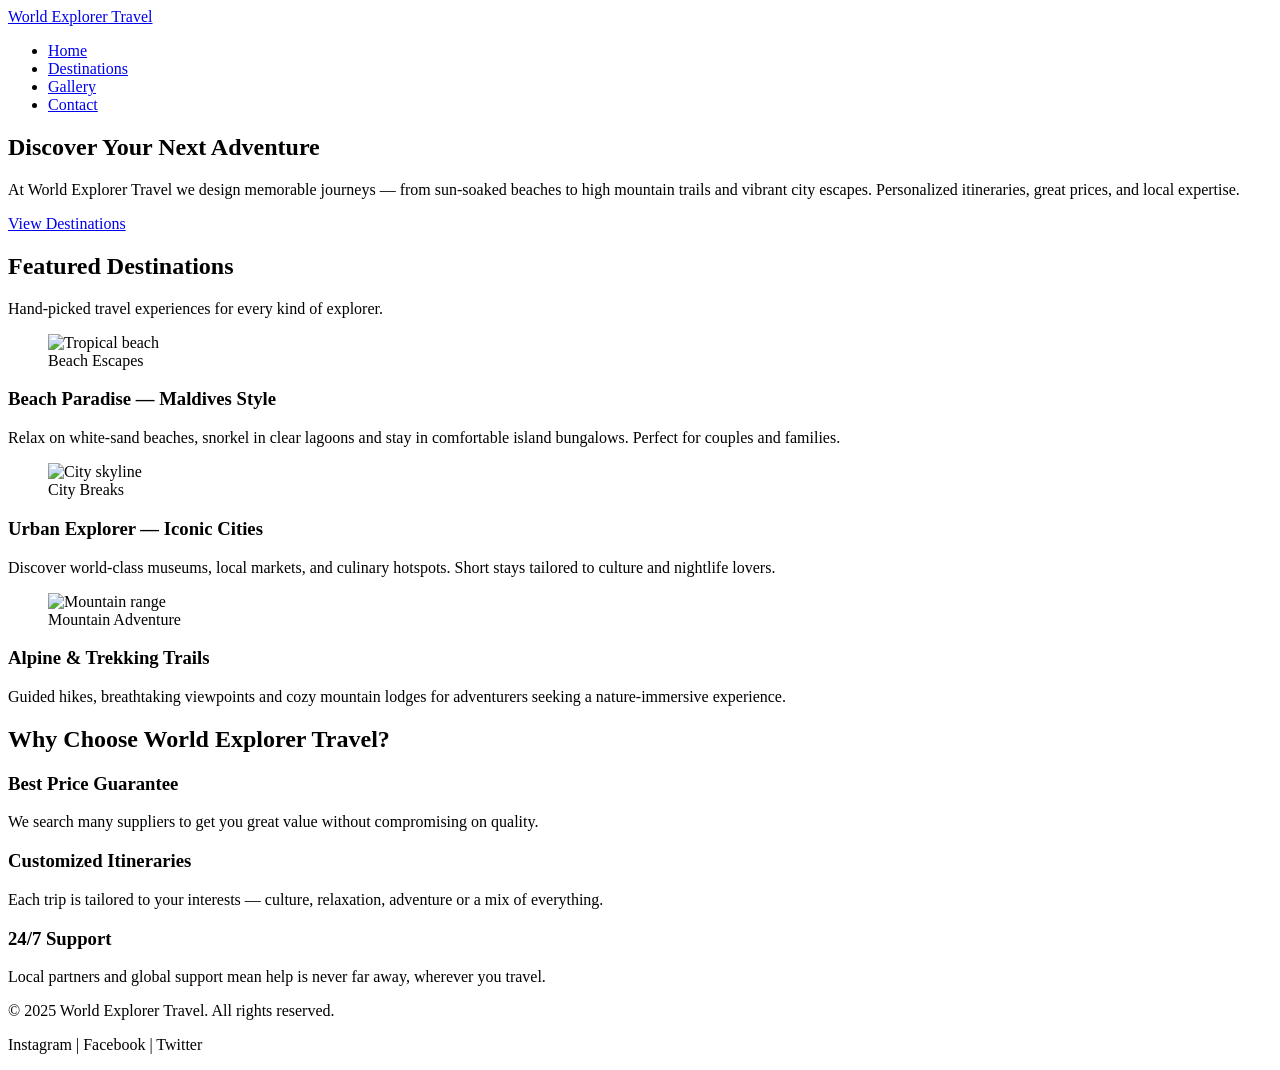
==== index.html @ 0b0460d4 "Files Uploaded" ====
<!doctype html>
<html lang="en">
<head>
  <meta charset="utf-8" />
  <meta name="viewport" content="width=device-width,initial-scale=1" />
  <title>World Explorer Travel — Home</title>

  <!-- Google Font -->
  <link rel="preconnect" href="https://fonts.gstatic.com" crossorigin>
  <link href="https://fonts.googleapis.com/css2?family=Inter:wght@300;400;600;700&display=swap" rel="stylesheet">

  <link rel="stylesheet" href="styles.css">
</head>
<body data-page="index">
  <header class="site-header">
    <div class="container header-inner">
      <div class="brand">
        <a href="index.html" class="logo">World Explorer Travel</a>
      </div>

      <nav class="main-nav" aria-label="Main navigation">
        <ul>
          <li><a class="nav-link" href="index.html">Home</a></li>
          <li><a class="nav-link" href="destinations.html">Destinations</a></li>
          <li><a class="nav-link" href="gallery.html">Gallery</a></li>
          <li><a class="nav-link" href="contact.html">Contact</a></li>
        </ul>
      </nav>
    </div>
  </header>

  <main>
    <!-- HERO -->
    <section class="hero">
      <div class="hero-overlay">
        <div class="container hero-content">
          <h1>Discover Your Next Adventure</h1>
          <p>At World Explorer Travel we design memorable journeys — from sun-soaked beaches to high mountain trails and vibrant city escapes. Personalized itineraries, great prices, and local expertise.</p>
          <p><a class="btn btn-primary" href="destinations.html">View Destinations</a></p>
        </div>
      </div>
      <!-- hero image via CSS background for responsiveness -->
    </section>

    <!-- FEATURED DESTINATIONS -->
    <section class="container featured">
      <h2>Featured Destinations</h2>
      <p class="lead">Hand-picked travel experiences for every kind of explorer.</p>

      <div class="cards-grid">
        <article class="card">
          <figure>
            <img src="https://images.unsplash.com/photo-1507525428034-b723cf961d3e?w=800&q=60&auto=format&fit=crop" alt="Tropical beach">
            <figcaption>Beach Escapes</figcaption>
          </figure>
          <div class="card-body">
            <h3>Beach Paradise — Maldives Style</h3>
            <p>Relax on white-sand beaches, snorkel in clear lagoons and stay in comfortable island bungalows. Perfect for couples and families.</p>
          </div>
        </article>

        <article class="card">
          <figure>
            <img src="https://images.unsplash.com/photo-1467269204594-9661b134dd2b?w=800&q=60&auto=format&fit=crop" alt="City skyline">
            <figcaption>City Breaks</figcaption>
          </figure>
          <div class="card-body">
            <h3>Urban Explorer — Iconic Cities</h3>
            <p>Discover world-class museums, local markets, and culinary hotspots. Short stays tailored to culture and nightlife lovers.</p>
          </div>
        </article>

        <article class="card">
          <figure>
            <img src="https://images.unsplash.com/photo-1501785888041-af3ef285b470?w=800&q=60&auto=format&fit=crop" alt="Mountain range">
            <figcaption>Mountain Adventure</figcaption>
          </figure>
          <div class="card-body">
            <h3>Alpine & Trekking Trails</h3>
            <p>Guided hikes, breathtaking viewpoints and cozy mountain lodges for adventurers seeking a nature-immersive experience.</p>
          </div>
        </article>
      </div>
    </section>

    <!-- WHY CHOOSE US -->
    <section class="why-us container">
      <h2>Why Choose World Explorer Travel?</h2>
      <div class="features-grid">
        <div class="feature">
          <h3>Best Price Guarantee</h3>
          <p>We search many suppliers to get you great value without compromising on quality.</p>
        </div>
        <div class="feature">
          <h3>Customized Itineraries</h3>
          <p>Each trip is tailored to your interests — culture, relaxation, adventure or a mix of everything.</p>
        </div>
        <div class="feature">
          <h3>24/7 Support</h3>
          <p>Local partners and global support mean help is never far away, wherever you travel.</p>
        </div>
      </div>
    </section>
  </main>

  <footer class="site-footer">
    <div class="container footer-inner">
      <p>© 2025 World Explorer Travel. All rights reserved.</p>
      <p class="social">Instagram | Facebook | Twitter</p>
    </div>
  </footer>

  <script src="script.js"></script>
</body>
</html>
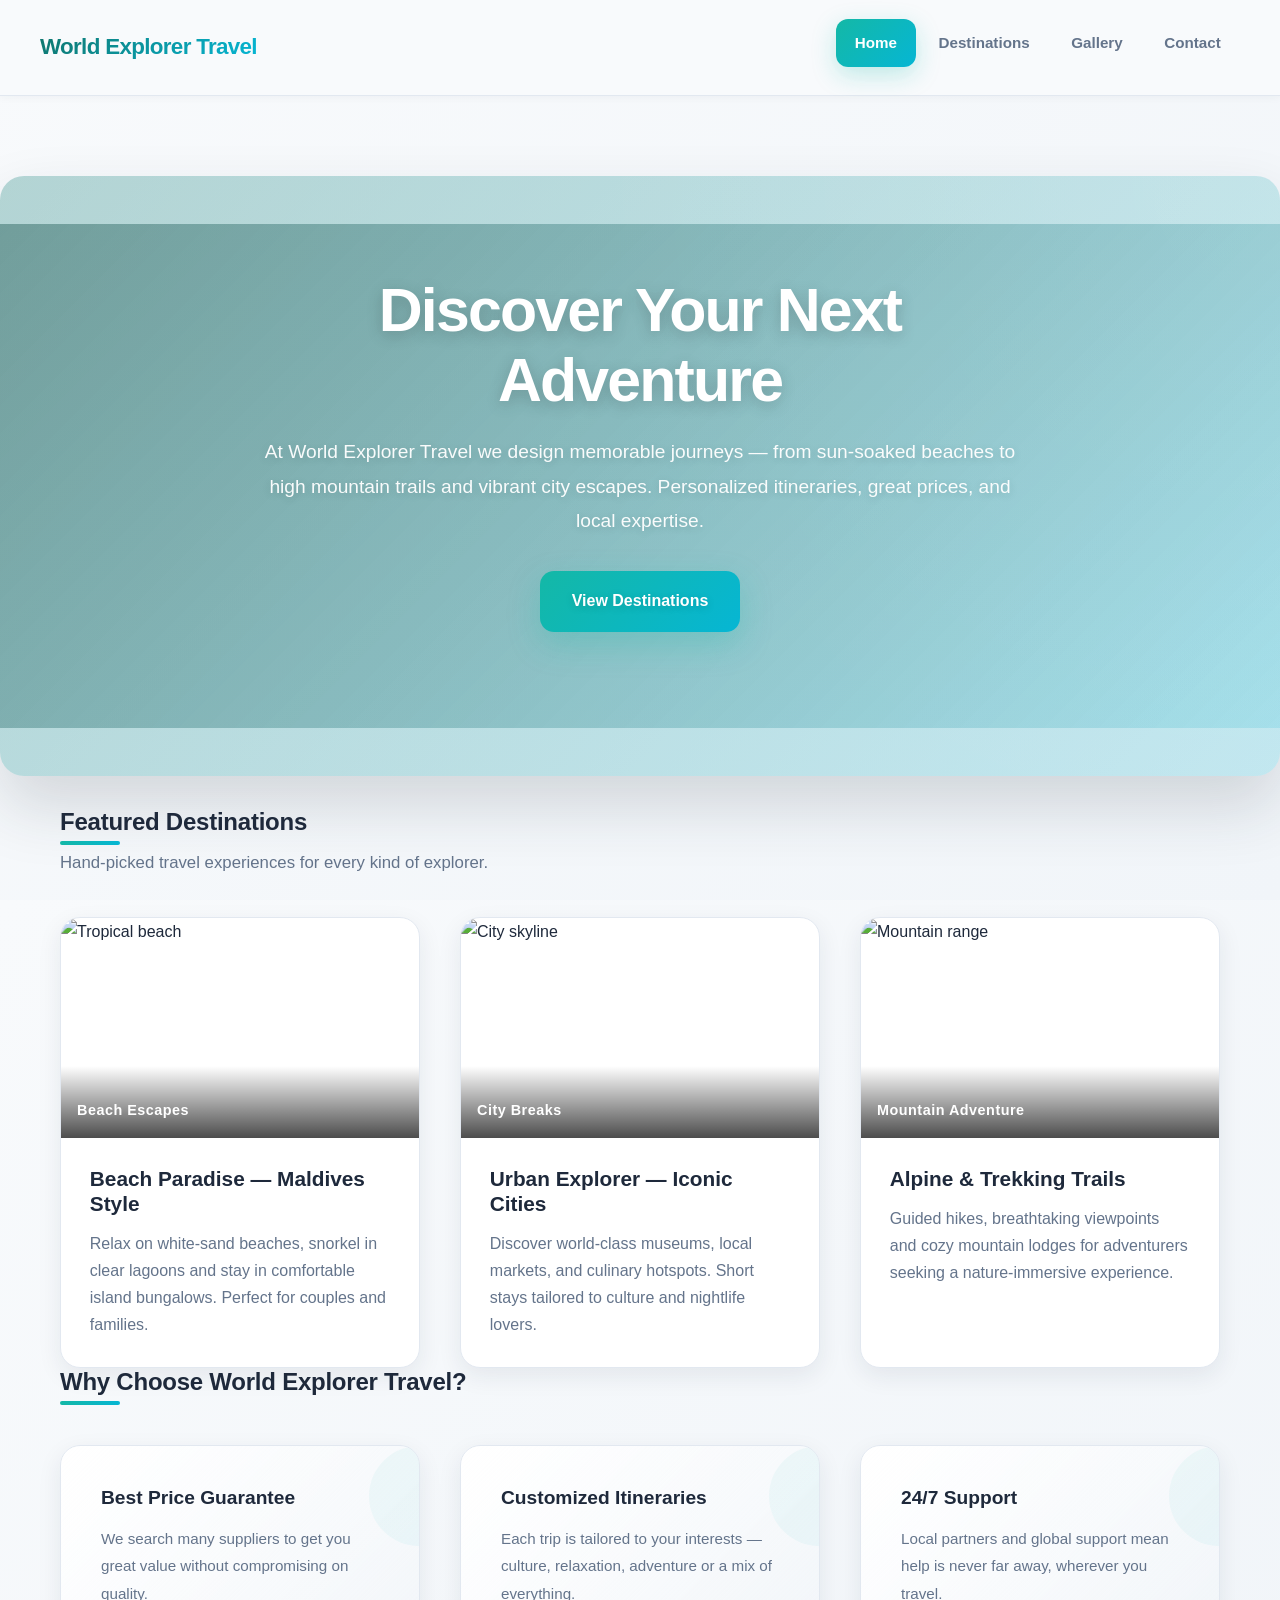
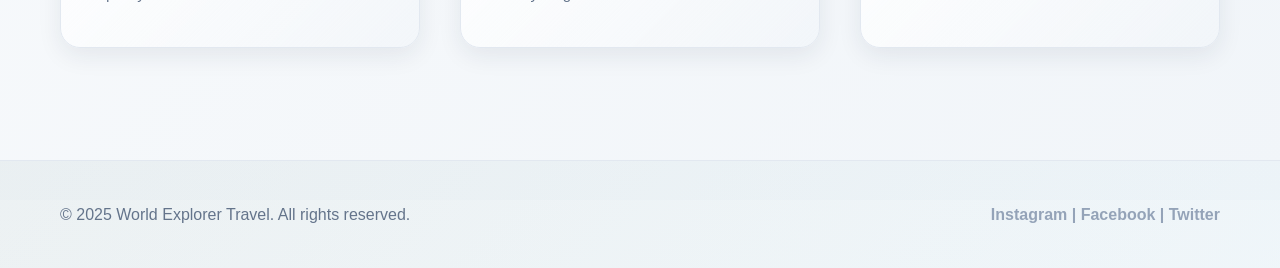
==== commit 9ccf2c9e: "Done" ====
--- a/index.html
+++ b/index.html
@@ -9,7 +9,7 @@
   <link rel="preconnect" href="https://fonts.gstatic.com" crossorigin>
   <link href="https://fonts.googleapis.com/css2?family=Inter:wght@300;400;600;700&display=swap" rel="stylesheet">
 
-  <link rel="stylesheet" href="styles.css">
+  <link rel="stylesheet" href="style.css">
 </head>
 <body data-page="index">
   <header class="site-header">
--- a/style.css
+++ b/style.css
@@ -0,0 +1,810 @@
+/* styles.css
+   World Explorer Travel - Premium Elegant Design System
+*/
+
+/* ---------------------------
+   Premium Color Variables
+   --------------------------- */
+:root{
+  --primary: #0f766e;      /* Deep teal */
+  --primary-light: #14b8a6; /* Bright teal */
+  --primary-dark: #0d5c55;  /* Very dark teal */
+  --accent: #06b6d4;        /* Cyan accent */
+  
+  --bg-light: #f8fafc;
+  --bg-neutral: #f1f5f9;
+  --text-dark: #1e293b;
+  --text-muted: #64748b;
+  --text-light: #94a3b8;
+  
+  --border-color: #e2e8f0;
+  --container-width: 1200px;
+  --card-radius: 20px;
+  --transition: 350ms cubic-bezier(0.34, 1.56, 0.64, 1);
+  
+  --shadow-sm: 0 2px 8px rgba(30, 41, 59, 0.04);
+  --shadow-md: 0 8px 24px rgba(30, 41, 59, 0.08);
+  --shadow-lg: 0 20px 48px rgba(30, 41, 59, 0.12);
+  --shadow-xl: 0 30px 64px rgba(30, 41, 59, 0.16);
+}
+
+* { 
+  box-sizing: border-box;
+}
+
+html, body {
+  height: 100%;
+  margin: 0;
+  font-family: -apple-system, BlinkMacSystemFont, "Segoe UI", "Roboto", "Oxygen", "Ubuntu", "Cantarell", "Fira Sans", "Droid Sans", "Helvetica Neue", sans-serif;
+  background: linear-gradient(135deg, #f8fafc 0%, #f1f5f9 100%);
+  color: var(--text-dark);
+  line-height: 1.7;
+  -webkit-font-smoothing: antialiased;
+  -moz-osx-font-smoothing: grayscale;
+  font-size: 16px;
+}
+
+/* Typography */
+h1, h2, h3, h4, h5, h6 {
+  margin: 0;
+  font-weight: 700;
+  line-height: 1.2;
+}
+
+h1 { font-size: 3.5rem; letter-spacing: -0.02em; }
+h2 { font-size: 2.25rem; letter-spacing: -0.01em; margin-bottom: 0.5rem; }
+h3 { font-size: 1.5rem; }
+h4 { font-size: 1.25rem; }
+
+p {
+  color: var(--text-muted);
+  margin: 0;
+}
+
+a {
+  color: var(--primary-light);
+  text-decoration: none;
+  transition: color var(--transition);
+}
+
+a:hover {
+  color: var(--accent);
+}
+
+/* Container */
+.container {
+  width: 100%;
+  max-width: var(--container-width);
+  margin: 0 auto;
+  padding: 0 20px;
+}
+
+main {
+  padding: 3rem 0;
+}
+
+/* Header / Navigation */
+.site-header {
+  background: rgba(248, 250, 252, 0.95);
+  backdrop-filter: blur(20px);
+  border-bottom: 1px solid var(--border-color);
+  position: sticky;
+  top: 0;
+  z-index: 1000;
+  box-shadow: var(--shadow-sm);
+}
+
+.header-inner {
+  display: flex;
+  align-items: center;
+  justify-content: space-between;
+  padding: 1.2rem 0;
+  max-width: var(--container-width);
+  margin: 0 auto;
+  width: 100%;
+}
+
+.brand .logo {
+  text-decoration: none;
+  font-weight: 800;
+  color: var(--primary-dark);
+  font-size: 1.4rem;
+  letter-spacing: -0.03em;
+  background: linear-gradient(135deg, var(--primary) 0%, var(--accent) 100%);
+  -webkit-background-clip: text;
+  -webkit-text-fill-color: transparent;
+  background-clip: text;
+}
+
+/* Navigation */
+.main-nav ul {
+  list-style: none;
+  margin: 0;
+  padding: 0;
+  display: flex;
+  gap: 0.2rem;
+  align-items: center;
+}
+
+.main-nav .nav-link {
+  display: inline-block;
+  padding: 0.7rem 1.2rem;
+  text-decoration: none;
+  color: var(--text-muted);
+  border-radius: 12px;
+  transition: all var(--transition);
+  font-weight: 600;
+  font-size: 0.95rem;
+  position: relative;
+  overflow: hidden;
+}
+
+.main-nav .nav-link:before {
+  content: '';
+  position: absolute;
+  bottom: 0;
+  left: -100%;
+  width: 100%;
+  height: 3px;
+  background: var(--primary-light);
+  transition: left var(--transition);
+}
+
+.main-nav .nav-link:hover {
+  color: var(--primary-dark);
+}
+
+.main-nav .nav-link:hover:before {
+  left: 0;
+}
+
+.main-nav .nav-link.active {
+  color: white;
+  background: linear-gradient(135deg, var(--primary-light) 0%, var(--accent) 100%);
+  box-shadow: 0 8px 24px rgba(20, 184, 166, 0.25);
+}
+
+.main-nav .nav-link.active:before {
+  background: white;
+  opacity: 0;
+}
+
+/* HERO Section */
+.hero {
+  height: 600px;
+  background-image: linear-gradient(135deg, rgba(15, 118, 110, 0.3) 0%, rgba(6, 182, 212, 0.2) 100%), url('https://images.unsplash.com/photo-1501785888041-af3ef285b470?w=1800&q=80&auto=format&fit=crop');
+  background-size: cover;
+  background-position: center;
+  background-attachment: fixed;
+  display: flex;
+  align-items: center;
+  justify-content: center;
+  border-radius: 24px;
+  margin: 2rem auto;
+  position: relative;
+  overflow: hidden;
+  box-shadow: var(--shadow-xl);
+}
+
+.hero:before {
+  content: '';
+  position: absolute;
+  inset: 0;
+  background: radial-gradient(circle at top right, rgba(255,255,255,0.1), transparent 50%);
+  pointer-events: none;
+}
+
+.hero-overlay {
+  width: 100%;
+  height: 100%;
+  background: linear-gradient(135deg, rgba(15, 76, 70, 0.4), rgba(6, 182, 212, 0.15));
+  display: flex;
+  align-items: center;
+  justify-content: center;
+  position: relative;
+  z-index: 1;
+}
+
+.hero-content {
+  color: white;
+  padding: 4rem;
+  max-width: 900px;
+  text-align: center;
+}
+
+.hero h1 {
+  margin-bottom: 1.2rem;
+  font-size: 3.8rem;
+  line-height: 1.15;
+  font-weight: 800;
+  letter-spacing: -0.03em;
+  text-shadow: 0 4px 16px rgba(0,0,0,0.2);
+}
+
+.hero p {
+  color: rgba(255,255,255,0.95);
+  font-size: 1.2rem;
+  line-height: 1.8;
+  margin-bottom: 2rem;
+  text-shadow: 0 2px 8px rgba(0,0,0,0.15);
+}
+
+/* Buttons */
+.btn {
+  display: inline-block;
+  border: none;
+  cursor: pointer;
+  font-weight: 700;
+  text-decoration: none;
+  padding: 1rem 2rem;
+  border-radius: 14px;
+  transition: all var(--transition);
+  position: relative;
+  overflow: hidden;
+  font-size: 1rem;
+}
+
+.btn:before {
+  content: '';
+  position: absolute;
+  top: 50%;
+  left: 50%;
+  width: 0;
+  height: 0;
+  border-radius: 50%;
+  background: rgba(255,255,255,0.3);
+  transform: translate(-50%, -50%);
+  transition: width 600ms, height 600ms;
+}
+
+.btn:hover:before {
+  width: 300px;
+  height: 300px;
+}
+
+.btn-primary {
+  background: linear-gradient(135deg, var(--primary-light) 0%, var(--accent) 100%);
+  color: white;
+  box-shadow: 0 12px 32px rgba(20, 184, 166, 0.28);
+  position: relative;
+  z-index: 1;
+}
+
+.btn-primary:hover {
+  transform: translateY(-4px);
+  box-shadow: 0 20px 48px rgba(20, 184, 166, 0.38);
+}
+
+.btn-ghost {
+  background: rgba(255, 255, 255, 0.95);
+  border: 2px solid var(--border-color);
+  color: var(--text-dark);
+  font-weight: 600;
+}
+
+.btn-ghost:hover {
+  background: white;
+  border-color: var(--primary-light);
+  color: var(--primary-light);
+  box-shadow: var(--shadow-md);
+}
+
+/* Featured / Cards */
+.featured .lead, .page-intro .lead{
+  color:var(--text-muted);
+  margin-top:0.25rem;
+}
+
+.cards-grid{
+  display:grid;
+  grid-template-columns: repeat(auto-fit, minmax(320px, 1fr));
+  gap:2.5rem;
+  margin-top:2.5rem;
+}
+
+.card{
+  background:white;
+  border-radius:var(--card-radius);
+  overflow:hidden;
+  box-shadow:var(--shadow-md);
+  display:flex;
+  flex-direction:column;
+  transition: all var(--transition);
+  border: 1px solid var(--border-color);
+  cursor:pointer;
+  position: relative;
+}
+
+.card:after {
+  content: '';
+  position: absolute;
+  top: 0;
+  left: 0;
+  right: 0;
+  height: 4px;
+  background: linear-gradient(90deg, var(--primary-light), var(--accent));
+  transform: scaleX(0);
+  transform-origin: left;
+  transition: transform var(--transition);
+}
+
+.card:hover {
+  transform: translateY(-12px);
+  box-shadow: var(--shadow-xl);
+}
+
+.card:hover:after {
+  transform: scaleX(1);
+}
+
+.card figure{
+  margin:0;
+  position:relative;
+  overflow: hidden;
+  height: 220px;
+}
+
+.card img{
+  width:100%;
+  height: 100%;
+  object-fit:cover;
+  display:block;
+  transition: transform var(--transition);
+}
+
+.card:hover img {
+  transform: scale(1.08) rotate(1deg);
+}
+
+.card figcaption{
+  position:absolute;
+  bottom: 0;
+  left: 0;
+  right: 0;
+  margin:0;
+  background:linear-gradient(to top, rgba(0,0,0,0.7), transparent);
+  color:white;
+  padding:2rem 1rem 1rem;
+  font-size:0.9rem;
+  font-weight: 600;
+  letter-spacing: 0.5px;
+}
+
+.card-body{
+  padding:1.8rem;
+  flex-grow: 1;
+  display: flex;
+  flex-direction: column;
+}
+
+.card h3{
+  font-size: 1.3rem;
+  margin-bottom: 0.8rem;
+  color: var(--text-dark);
+}
+
+.card p {
+  flex-grow: 1;
+  margin-bottom: 0;
+}
+
+/* Why Us features */
+.why-us .features-grid{
+  display:grid;
+  grid-template-columns: repeat(auto-fit, minmax(300px, 1fr));
+  gap:2.5rem;
+  margin-top:2.5rem;
+}
+
+.feature{
+  background: linear-gradient(135deg, white 0%, rgba(241, 245, 249, 0.5) 100%);
+  padding:2.5rem;
+  border-radius:var(--card-radius);
+  box-shadow:var(--shadow-md);
+  border: 1px solid var(--border-color);
+  transition: all var(--transition);
+  position: relative;
+  overflow: hidden;
+}
+
+.feature:before {
+  content: '';
+  position: absolute;
+  top: 0;
+  right: -50px;
+  width: 100px;
+  height: 100px;
+  background: linear-gradient(135deg, var(--primary-light), var(--accent));
+  border-radius: 50%;
+  opacity: 0.05;
+  transition: all var(--transition);
+}
+
+.feature:hover {
+  transform: translateY(-8px);
+  box-shadow: var(--shadow-lg);
+  border-color: var(--primary-light);
+}
+
+.feature:hover:before {
+  transform: translate(-20px, -20px);
+}
+
+.feature h3 {
+  color: var(--text-dark);
+  margin-bottom: 1rem;
+  font-size: 1.2rem;
+}
+
+.feature p {
+  font-size: 0.95rem;
+  line-height: 1.8;
+}
+
+/* boxed / section helpers */
+.boxed{
+  background: linear-gradient(135deg, white 0%, rgba(241, 245, 249, 0.6) 100%);
+  padding:2.5rem;
+  border-radius:var(--card-radius);
+  border: 1px solid var(--border-color);
+  margin-top:2.5rem;
+}
+
+/* Gallery */
+.gallery-section{
+  text-align:center;
+  padding:2rem 0;
+}
+
+.gallery-figure{
+  max-width:1000px;
+  margin:0 auto;
+  border-radius:var(--card-radius);
+  overflow:hidden;
+  box-shadow:var(--shadow-xl);
+  background:white;
+  border: 1px solid var(--border-color);
+  transition: all var(--transition);
+}
+
+.gallery-figure img{
+  width:100%;
+  max-height:600px;
+  object-fit:cover;
+  display:block;
+  transition: transform var(--transition);
+}
+
+.gallery-figure:hover img {
+  transform: scale(1.02);
+}
+
+.gallery-figure figcaption{
+  padding:1.5rem 2rem;
+  text-align:left;
+  font-size:0.95rem;
+  color:var(--text-muted);
+  background: linear-gradient(135deg, white, rgba(241, 245, 249, 0.5));
+  border-top: 1px solid var(--border-color);
+}
+
+/* Gallery controls */
+.gallery-controls{
+  display:flex;
+  align-items:center;
+  justify-content:center;
+  gap:2rem;
+  margin-top:2rem;
+}
+
+.gallery-controls button {
+  background: white;
+  border: 2px solid var(--border-color);
+  width: 48px;
+  height: 48px;
+  border-radius: 12px;
+  cursor: pointer;
+  display: flex;
+  align-items: center;
+  justify-content: center;
+  font-size: 1.2rem;
+  transition: all var(--transition);
+  color: var(--text-dark);
+  font-weight: 700;
+}
+
+.gallery-controls button:hover {
+  background: var(--primary-light);
+  color: white;
+  border-color: var(--primary-light);
+  transform: scale(1.1);
+}
+
+.indicator{
+  font-weight:600;
+  color:var(--text-muted);
+  font-size: 0.95rem;
+}
+
+/* Contact form layout */
+.contact-grid{
+  display:grid;
+  grid-template-columns: 1fr 350px;
+  gap:3rem;
+  align-items:start;
+  margin-top:2rem;
+}
+
+.contact-form {
+  background: white;
+  padding: 2.5rem;
+  border-radius: var(--card-radius);
+  box-shadow: var(--shadow-md);
+  border: 1px solid var(--border-color);
+}
+
+.contact-form .form-row{
+  margin-bottom:1.5rem;
+}
+
+.contact-form label{
+  display:block;
+  margin-bottom:0.5rem;
+  font-weight:600;
+  color:var(--text-dark);
+  font-size:0.95rem;
+}
+
+.contact-form input[type="text"],
+.contact-form input[type="email"],
+.contact-form select,
+.contact-form textarea{
+  width:100%;
+  padding:0.9rem 1rem;
+  border-radius:12px;
+  border:1px solid var(--border-color);
+  font-size:0.95rem;
+  color: var(--text-dark);
+  transition: all var(--transition);
+  background: white;
+  font-family: inherit;
+}
+
+.contact-form input[type="text"]:focus,
+.contact-form input[type="email"]:focus,
+.contact-form select:focus,
+.contact-form textarea:focus {
+  outline: none;
+  border-color: var(--primary-light);
+  box-shadow: 0 0 0 3px rgba(20, 184, 166, 0.1);
+  background: rgba(20, 184, 166, 0.02);
+}
+
+.contact-form textarea{
+  min-height:140px;
+  resize:vertical;
+}
+
+.checkbox-row{
+  display:flex;
+  align-items:center;
+  gap:0.8rem;
+}
+
+.checkbox-row input[type="checkbox"] {
+  width: 20px;
+  height: 20px;
+  cursor: pointer;
+}
+
+/* Footer */
+.site-footer{
+  margin-top:4rem;
+  padding:2.5rem 0;
+  background: linear-gradient(135deg, rgba(15, 76, 70, 0.05), rgba(6, 182, 212, 0.02));
+  color:var(--text-muted);
+  border-top:1px solid var(--border-color);
+}
+
+.footer-inner{
+  display:flex;
+  align-items:center;
+  justify-content:space-between;
+  gap:2rem;
+  max-width: var(--container-width);
+  margin: 0 auto;
+  padding: 0 20px;
+}
+
+.footer-inner p {
+  margin: 0;
+}
+
+.footer-inner .social {
+  font-weight: 600;
+  color: var(--text-light);
+}
+
+/* Utilities */
+.lead{font-size:1.05rem}
+h1{font-size:1.8rem; font-weight: 700}
+h2{font-size:1.5rem; font-weight: 700}
+h3{font-size:1.1rem; font-weight: 600}
+
+section {
+  padding: 3rem 0;
+}
+
+.featured h2,
+.why-us h2,
+.page-intro h1 {
+  position: relative;
+  display: inline-block;
+  margin-bottom: 0.5rem;
+}
+
+.featured h2:after,
+.why-us h2:after {
+  content: '';
+  position: absolute;
+  bottom: -8px;
+  left: 0;
+  width: 60px;
+  height: 4px;
+  background: linear-gradient(90deg, var(--primary-light), var(--accent));
+  border-radius: 2px;
+}
+
+.page-intro {
+  text-align: center;
+  padding: 2rem 0;
+}
+
+.page-intro h1 {
+  font-size: 3rem;
+  margin-bottom: 1rem;
+  background: linear-gradient(135deg, var(--primary) 0%, var(--accent) 100%);
+  -webkit-background-clip: text;
+  -webkit-text-fill-color: transparent;
+  background-clip: text;
+}
+
+.page-intro .lead {
+  font-size: 1.2rem;
+  margin-bottom: 0;
+}
+
+/* Responsive: smaller screens */
+@media (max-width: 992px){
+  .cards-grid{ gap: 1.5rem; }
+  .features-grid{ gap: 1.5rem; }
+  .contact-grid {
+    grid-template-columns: 1fr;
+    gap: 2rem;
+  }
+  .gallery-figure img{ max-height:420px; }
+  .featured,
+  .why-us {
+    padding: 2.5rem;
+  }
+}
+
+@media (max-width: 768px){
+  .header-inner{ padding: 1rem 20px; }
+  .main-nav ul{ gap:0.1rem; flex-wrap:wrap; }
+  .main-nav .nav-link {
+    padding: 0.6rem 0.8rem;
+    font-size: 0.9rem;
+  }
+  .cards-grid{ grid-template-columns: 1fr; gap: 1.2rem; }
+  .features-grid{ grid-template-columns: 1fr; gap: 1.2rem; }
+  .hero{ height:450px; background-position: center 30%; border-radius: 16px; background-attachment: scroll; }
+  .hero-content{ padding:2rem; text-align: center; }
+  .hero h1{ font-size: 2.2rem; }
+  .hero p { font-size: 1rem; }
+  .container{ padding: 0 20px; width:100%; }
+  h1{font-size:1.5rem}
+  h2{font-size:1.25rem}
+  .featured,
+  .why-us {
+    padding: 1.5rem;
+    border-radius: 16px;
+  }
+  .gallery-figure img{ max-height:350px; }
+  .footer-inner {
+    flex-direction: column;
+    text-align: center;
+    gap: 1rem;
+  }
+  .gallery-controls {
+    gap: 1rem;
+  }
+}
+
+@media (max-width: 480px) {
+  .hero {
+    height: 350px;
+    border-radius: 12px;
+  }
+  .hero h1 {
+    font-size: 1.8rem;
+  }
+  .hero-content {
+    padding: 1.5rem;
+  }
+  .btn {
+    padding: 0.8rem 1.5rem;
+    font-size: 0.9rem;
+  }
+  .header-inner {
+    padding: 0.8rem 15px;
+  }
+  .main-nav .nav-link {
+    padding: 0.5rem 0.6rem;
+    font-size: 0.85rem;
+  }
+  h1 { font-size: 1.5rem; }
+  h2 { font-size: 1.2rem; }
+  .featured,
+  .why-us {
+    padding: 1rem;
+  }
+  .card-body {
+    padding: 1.2rem;
+  }
+  .feature {
+    padding: 1.5rem;
+  }
+}
+
+/* small tweaks */
+.btn:focus{ outline: 3px solid rgba(0,168,181,0.2); outline-offset:2px }
+
+/* Animations */
+@keyframes fadeInUp {
+  from {
+    opacity: 0;
+    transform: translateY(30px);
+  }
+  to {
+    opacity: 1;
+    transform: translateY(0);
+  }
+}
+
+.card,
+.feature {
+  animation: fadeInUp 600ms ease-out forwards;
+}
+
+.card:nth-child(2) { animation-delay: 100ms; }
+.card:nth-child(3) { animation-delay: 200ms; }
+.feature:nth-child(2) { animation-delay: 100ms; }
+.feature:nth-child(3) { animation-delay: 200ms; }
+
+/* Accessibility */
+@media (prefers-reduced-motion: reduce) {
+  * {
+    animation-duration: 0.01ms !important;
+    animation-iteration-count: 1 !important;
+    transition-duration: 0.01ms !important;
+  }
+}
+
+/* Scrollbar styling */
+::-webkit-scrollbar {
+  width: 10px;
+}
+
+::-webkit-scrollbar-track {
+  background: var(--bg-light);
+}
+
+::-webkit-scrollbar-thumb {
+  background: var(--primary-light);
+  border-radius: 5px;
+}
+
+::-webkit-scrollbar-thumb:hover {
+  background: var(--primary-dark);
+}
